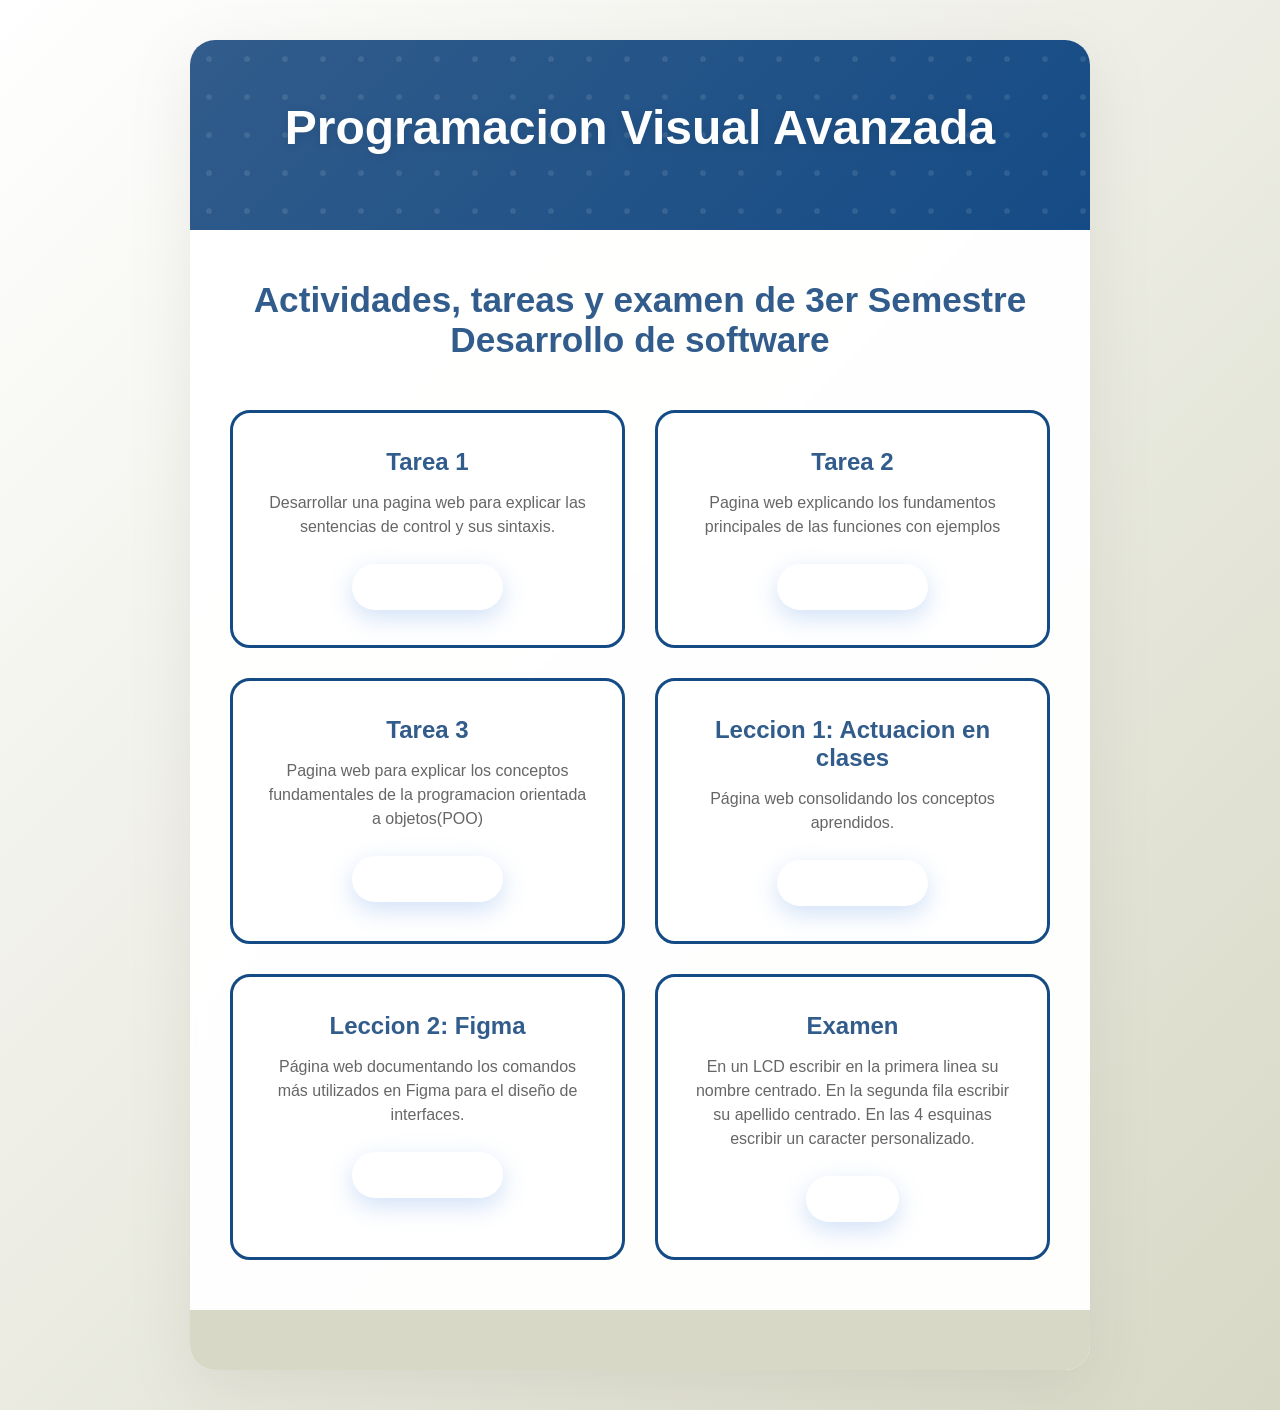
==== index.html @ 4afde4e2 "Primer commit" ====
<!DOCTYPE html>
<html lang="es">
<head>
    <meta charset="UTF-8">
    <meta name="viewport" content="width=device-width, initial-scale=1.0">
    <title>Portfolio - Tareas del Semestre</title>
    <link rel="stylesheet" href="Style/styles.css">
</head>
<body>
    <div class="container">
        <header class="header">
            <div class="header-content">
                <h1>Programacion Visual Avanzada</h1>                
            </div>
        </header>

        <main class="main-content">
            <div class="intro">
                <h2>Actividades, tareas y examen de 3er Semestre <br>
                Desarrollo de software</h2>
                <p>
                    <!-- Introducir aqui una breve descripcion de las actividades y tareas especificas -->
                </p>
            </div>

            <div class="tasks-grid">
                <!-- Tarea 1 -->
                <div class="task-card">                    
                    <h3 class="task-title">Tarea 1</h3>
                    <p class="task-description">
                        Desarrollar una pagina web para explicar las sentencias de control y sus sintaxis.
                    </p>
                    <a href="tarea1.html" class="task-link">Ver Tarea</a>
                </div>

                <!-- Tarea 2 -->
                <div class="task-card">
                    <h3 class="task-title">Tarea 2</h3>
                    <p class="task-description">
                        Pagina web explicando los fundamentos principales de las funciones con ejemplos
                    </p>
                    <a href="tarea2.html" class="task-link">Ver Tarea</a>
                </div>

                <!-- Tarea 3 -->
                <div class="task-card">                    
                    <h3 class="task-title">Tarea 3</h3>
                    <p class="task-description">
                        Pagina web para explicar los conceptos fundamentales de la programacion orientada a objetos(POO)
                    </p>
                    <a href="tarea3.html" class="task-link">Ver Tarea</a>
                </div>

                <!-- Tarea 4 -->
                <div class="task-card">
                    <h3 class="task-title">Leccion 1: Actuacion en clases</h3>
                    <p class="task-description">
                       Página web consolidando los conceptos aprendidos.
                    </p>
                    <a href="leccion1.html" class="task-link">Ver Tarea</a>
                </div>

                <!-- Tarea 5 -->
                <div class="task-card">
                    <h3 class="task-title">Leccion 2: Figma</h3>
                    <p class="task-description">
                       Página web documentando los comandos más utilizados en Figma para el diseño de interfaces.
                    </p>
                    <a href="leccion2.html" class="task-link">Ver Tarea</a>
                </div>

                <!-- Tarea 6 -->
                <div class="task-card">
                    <h3 class="task-title">Examen</h3>
                    <p class="task-description">
                        En un LCD escribir en la primera linea su nombre centrado.
                        En la segunda fila escribir su apellido centrado.
                        En las 4 esquinas escribir un caracter personalizado.
                    </p>
                    <a href="examenFinal.html" class="task-link">Ver</a>
                </div>             
                
            </div>
        </main>

        <footer class="footer">
            
        </footer>
    </div>
</body>
</html>
---- Style/styles.css ----
:root {
    --primary: #315C8B;
    --secondary: #ffffff;
    --tertiary: #154b85;
    --accent: #154b85;
    --light: #d7d8c5;
}

* {
    margin: 0;
    padding: 0;
    box-sizing: border-box;
}

body {
    font-family: 'Segoe UI', Tahoma, Geneva, Verdana, sans-serif;
    background: linear-gradient(135deg, var(--secondary) 0%, var(--light) 100%);
    min-height: 100vh;
    color: var(--primary);
    padding: 40px 20px;
}

nav {
    background-color: #2d3748;
    padding: 1rem;
    position: sticky;
    top: 0;
    z-index: 100;
    box-shadow: 0 2px 4px rgba(0,0,0,0.1);
}

nav ul {
    list-style: none;
    display: flex;
    justify-content: center;
    flex-wrap: wrap;
    gap: 2rem;
}

nav a {
    color: white;
    text-decoration: none;
    font-weight: 500;
    padding: 0.5rem 1rem;
    border-radius: 4px;
    transition: background-color 0.3s;
}

nav a:hover {
    background-color: #4a5568;
}

.container {
    max-width: 900px;
    margin: 0 auto;
    background: rgba(255, 255, 255, 0.95);
    border-radius: 25px;
    box-shadow: 0 20px 60px rgba(138, 135, 128, 0.15);
    overflow: hidden;
    backdrop-filter: blur(10px);
}

.header {
    background: linear-gradient(135deg, var(--primary) 0%, var(--tertiary) 100%);
    padding: 60px 40px;
    text-align: center;
    color: white;
    position: relative;
}
.images-container {
    display: grid;
    grid-template-columns: 1fr 1fr;
    gap: 20px;
    margin: 30px 0;
}

.image-card {
    background: #8a8780;
    padding: 20px;
    border-radius: 15px;
    box-shadow: 0 10px 30px rgba(0, 0, 0, 0.1);
    text-align: center;
}

.image-card img {
    max-width: 100%;
    max-height: 300px;
    border-radius: 10px;
    box-shadow: 0 5px 15px rgba(0, 0, 0, 0.2);
}

.header::before {
    content: '';
    position: absolute;
    top: 0;
    left: 0;
    right: 0;
    bottom: 0;
    background: url('data:image/svg+xml,<svg xmlns="http://www.w3.org/2000/svg" viewBox="0 0 100 100"><defs><pattern id="dots" width="20" height="20" patternUnits="userSpaceOnUse"><circle cx="10" cy="10" r="1.5" fill="white" opacity="0.1"/></pattern></defs><rect width="100" height="100" fill="url(%23dots)"/></svg>');
}

.header-content {
    position: relative;
    z-index: 1;
}

.header h1 {
    font-size: 3rem;
    font-weight: 800;
    margin-bottom: 15px;
    text-shadow: 0 2px 10px rgba(0,0,0,0.1);
}

.header p {
    font-size: 1.2rem;
    opacity: 0.9;
    font-weight: 300;
}

.main-content {
    padding: 50px 40px;
}

.intro {
    text-align: center;
    margin-bottom: 50px;
}

.intro h2 {
    font-size: 2.2rem;
    color: var(--primary);
    margin-bottom: 15px;
    font-weight: 700;
}

.intro p {
    font-size: 1.1rem;
    color: #666;
    max-width: 600px;
    margin: 0 auto;
    line-height: 1.6;
}

.tasks-grid {
    display: grid;
    grid-template-columns: repeat(auto-fit, minmax(300px, 1fr));
    gap: 30px;
    margin-top: 40px;
}

.task-card {
    background: white;
    border: 3px solid var(--tertiary);
    border-radius: 20px;
    padding: 35px;
    text-align: center;
    transition: all 0.4s cubic-bezier(0.4, 0, 0.2, 1);
    position: relative;
    overflow: hidden;
}

.task-card::before {
    content: '';
    position: absolute;
    top: 0;
    left: 0;
    right: 0;
    height: 5px;
    background: linear-gradient(90deg, var(--accent) 0%, var(--primary) 100%);
    transform: scaleX(0);
    transition: transform 0.3s ease;
}

.task-card:hover::before {
    transform: scaleX(1);
}

.task-card:hover {
    transform: translateY(-10px);
    border-color: var(--accent);    
}

.task-icon {
    font-size: 4rem;
    margin-bottom: 25px;
    display: block;
    opacity: 0.8;
}

.task-title {
    font-size: 1.5rem;
    font-weight: 700;
    color: var(--primary);
    margin-bottom: 15px;
}

.task-description {
    color: #666;
    margin-bottom: 25px;
    line-height: 1.5;
    font-size: 1rem;
}

.task-link {
    display: inline-block;
    background: linear-gradient(135deg, var(--accent) 0%);
    color: white;
    padding: 15px 30px;
    border-radius: 50px;
    text-decoration: none;
    font-weight: 700;
    text-transform: uppercase;
    letter-spacing: 1px;
    font-size: 0.9rem;
    box-shadow: 0 8px 25px rgba(103, 157, 228, 0.3);
    transition: all 0.3s ease;
}

.task-link:hover {
    transform: translateY(-3px);
}

.task-link:active {
    transform: translateY(-1px);
}

.footer {
    background: var(--light);
    padding: 30px 40px;
    text-align: center;
    color: var(--primary);
    font-weight: 500;
}

.footer p {
    opacity: 0.8;
}

/* Responsive */
@media (max-width: 768px) {
    body {
        padding: 20px 15px;
    }

    .container {
        border-radius: 20px;
    }

    .header {
        padding: 40px 30px;
    }

    .header h1 {
        font-size: 2.2rem;
    }

    .header p {
        font-size: 1rem;
    }

    .main-content {
        padding: 40px 30px;
    }

    .intro h2 {
        font-size: 1.8rem;
    }

    .tasks-grid {
        grid-template-columns: 1fr;
        gap: 25px;
    }

    .task-card {
        padding: 30px 25px;
    }

    .task-icon {
        font-size: 3rem;
    }
}

@media (max-width: 480px) {
    .header {
        padding: 35px 25px;
    }

    .header h1 {
        font-size: 2rem;
    }

    .main-content {
        padding: 35px 25px;
    }

    .task-card {
        padding: 25px 20px;
    }

    .footer {
        padding: 25px;
    }
}

/* Animaciones */
@keyframes slideUp {
    from {
        transform: translateY(30px);
        opacity: 0;
    }
    to {
        transform: translateY(0);
        opacity: 1;
    }
}

.container {
    animation: slideUp 0.8s ease-out;
}

.task-card {
    animation: slideUp 0.6s ease-out;
    animation-fill-mode: both;
}

.task-card:nth-child(1) { animation-delay: 0.1s; }
.task-card:nth-child(2) { animation-delay: 0.2s; }
.task-card:nth-child(3) { animation-delay: 0.3s; }
.task-card:nth-child(4) { animation-delay: 0.4s; }
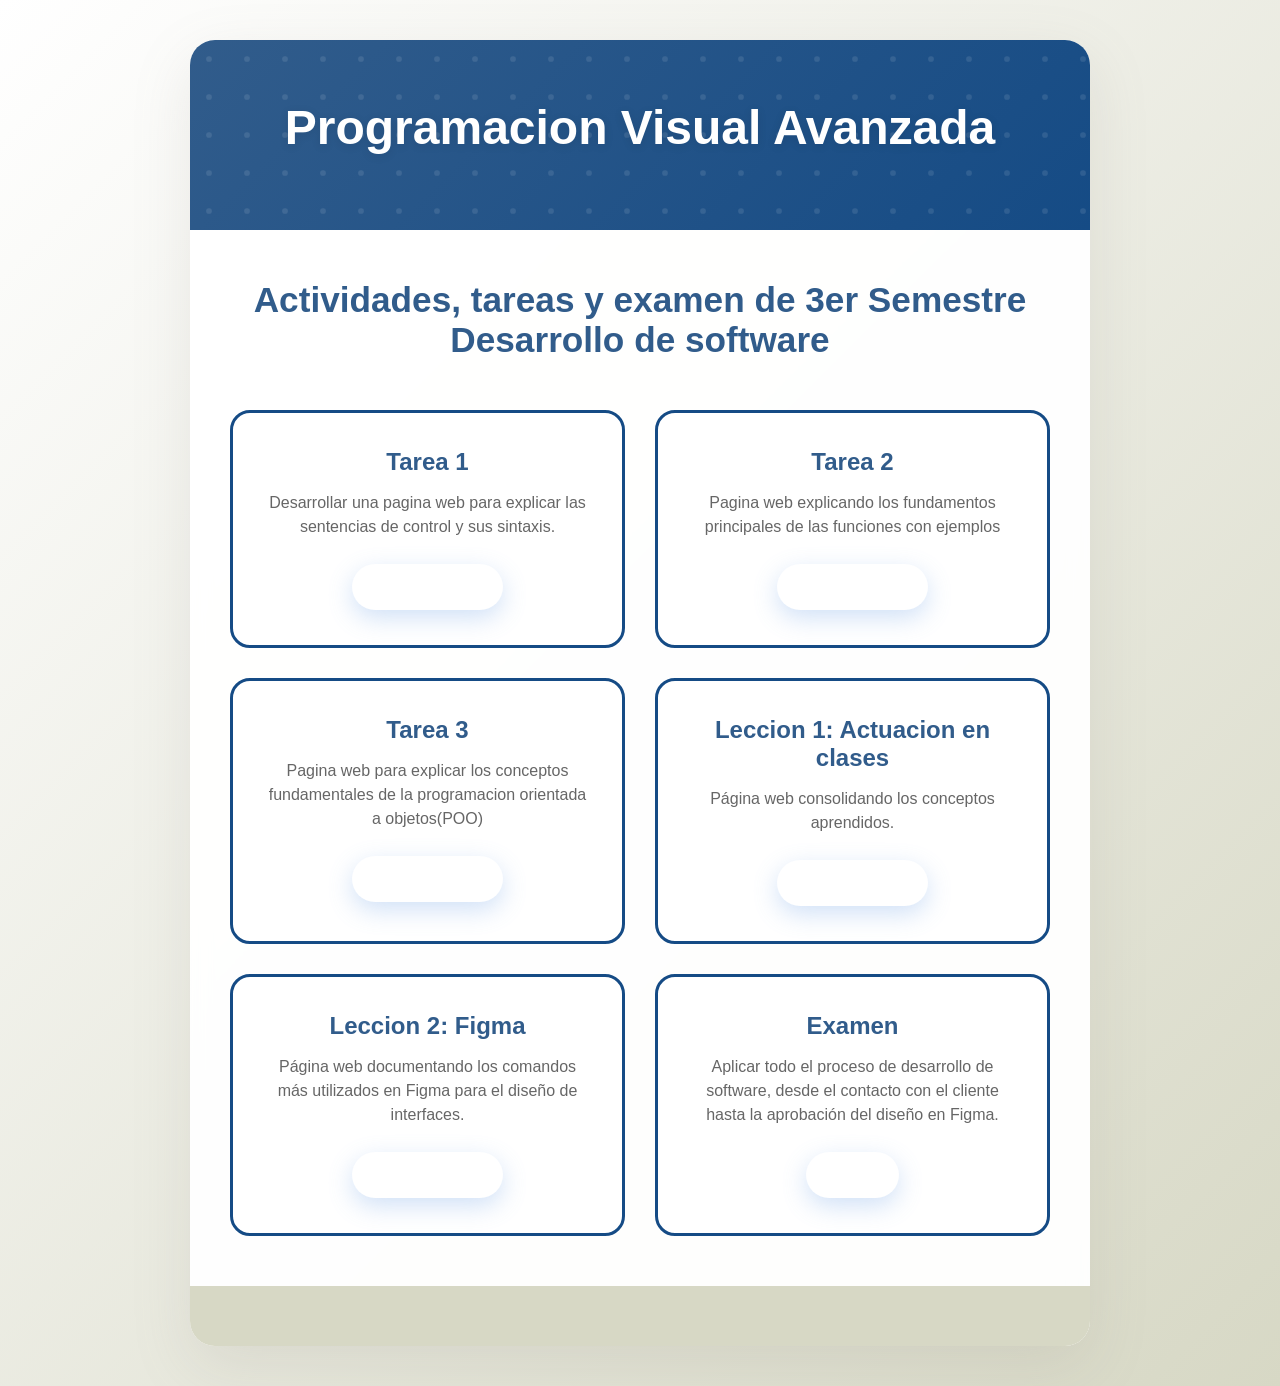
==== commit 799ace6f: "Correccion de descripcion de examen" ====
--- a/index.html
+++ b/index.html
@@ -73,9 +73,7 @@
                 <div class="task-card">
                     <h3 class="task-title">Examen</h3>
                     <p class="task-description">
-                        En un LCD escribir en la primera linea su nombre centrado.
-                        En la segunda fila escribir su apellido centrado.
-                        En las 4 esquinas escribir un caracter personalizado.
+                        Aplicar todo el proceso de desarrollo de software, desde el contacto con el cliente hasta la aprobación del diseño en Figma.
                     </p>
                     <a href="examenFinal.html" class="task-link">Ver</a>
                 </div>             
